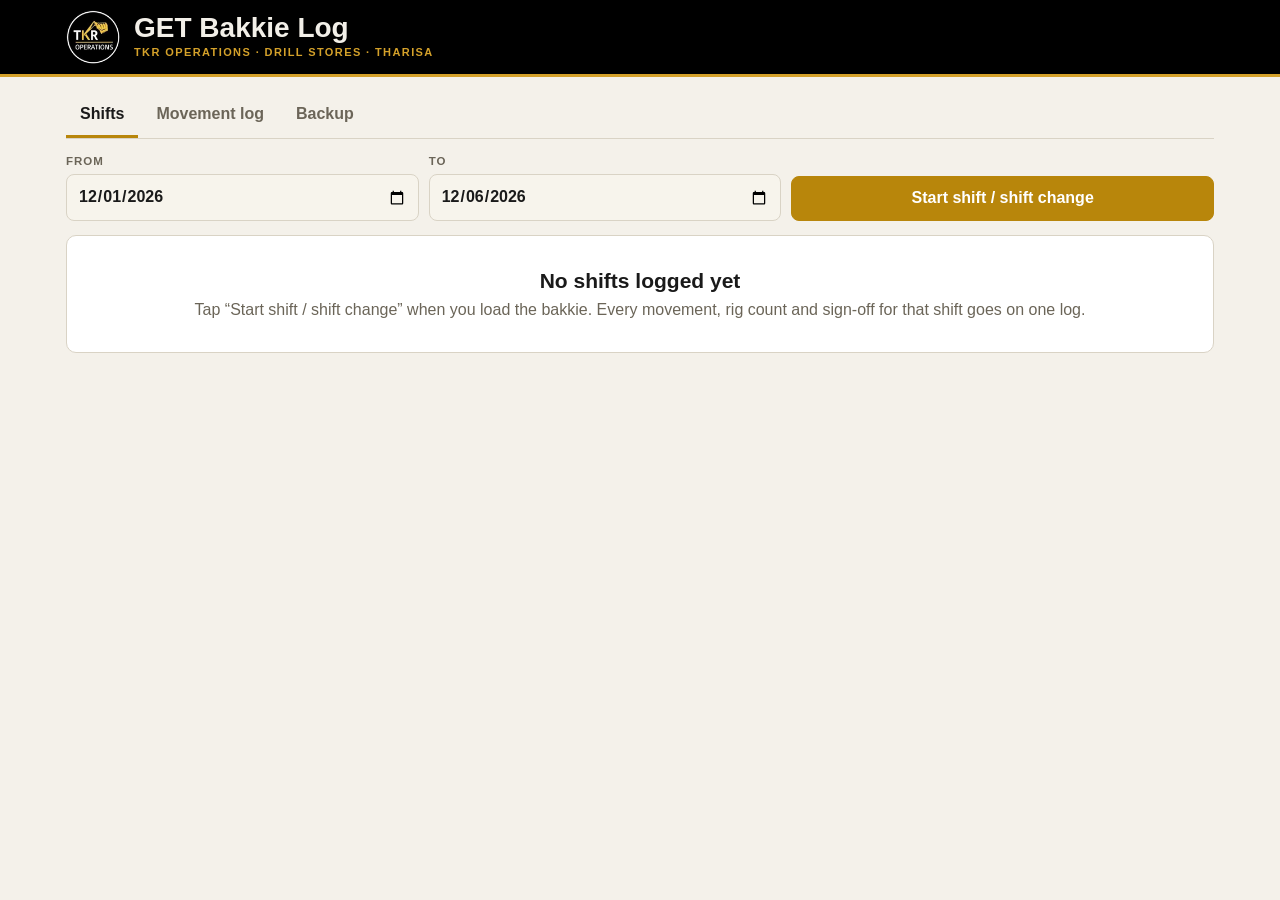
==== index.html @ b5e28697 "TKR GET Bakkie Log offline app Co-Authored-By: Claude Opus 5.5 <noreply@anthropic.com> Claude-Sessio" ====
<!doctype html>
<html lang="en">
<head>
<meta charset="utf-8">
<meta name="viewport" content="width=device-width,initial-scale=1,viewport-fit=cover">
<title>GET Bakkie Log</title>
<meta name="theme-color" content="#000000">
<link rel="manifest" href="manifest.webmanifest">
<link rel="icon" href="icons/icon-192.png">
<link rel="apple-touch-icon" href="icons/icon-192.png">
<link rel="stylesheet" href="style.css">
</head>
<body>
<div class="band"><div class="in">
  <img class="logo" src="icons/logo-96.png" alt="TKR Operations">
  <div><h1>GET Bakkie Log</h1><div class="sub">TKR Operations · Drill Stores · Tharisa</div></div>
  <button id="installBtn" class="install" hidden>Install app</button>
</div></div>
<div class="wrap"><div id="app"><div class="card empty"><b>Loading…</b></div></div></div>
<script src="xlsx.full.min.js"></script>
<script src="app.js"></script>
</body>
</html>
---- style.css ----
/* TKR black and gold. Tablet first, big touch targets (44px). */
:root{
  --bg:#f4f1ea; --panel:#ffffff; --panel2:#f7f4ec; --line:#d9d3c5; --fg:#1a1a1a; --muted:#6b6558;
  --gold:#b8860b; --gold-ink:#ffffff; --ok:#2e7d4f; --bad:#b3402f;
  --display:"sans-serif-condensed","Roboto Condensed","Arial Narrow",Arial,sans-serif;
  --body:Roboto,"Segoe UI",Arial,sans-serif; --mono:"Roboto Mono",Consolas,monospace;
  color-scheme:light;
}
@media (prefers-color-scheme:dark){:root{
  --bg:#0f0f0f; --panel:#1a1a1a; --panel2:#232323; --line:#343230; --fg:#f2efe8; --muted:#a8a296;
  --gold:#d4a12a; --gold-ink:#141006; --ok:#5fb37c; --bad:#e2685a; color-scheme:dark}}
*{box-sizing:border-box}
html{-webkit-text-size-adjust:100%}
body{background:var(--bg);color:var(--fg);font-family:var(--body);font-size:16px;line-height:1.4;margin:0}
.band{background:#000;color:#f2efe8;border-bottom:3px solid #d4a12a;padding-top:env(safe-area-inset-top,0px)}
.band .in{max-width:1180px;margin:0 auto;display:flex;align-items:center;gap:14px;padding:10px max(16px,env(safe-area-inset-left,0px))}
.wrap{max-width:1180px;margin:0 auto;padding:16px max(16px,env(safe-area-inset-right,0px)) 60px max(16px,env(safe-area-inset-left,0px))}
.logo{width:54px;height:54px;border-radius:50%;flex:none}
h1{font-family:var(--display);font-size:28px;margin:0;line-height:1;font-weight:700}
.sub{font-size:11px;letter-spacing:1.4px;text-transform:uppercase;color:#d4a12a;font-weight:600;margin-top:3px}
.install{margin-left:auto;background:#d4a12a;color:#141006;border-color:#d4a12a}
h2{font-family:var(--display);font-size:22px;margin:0 0 10px;font-weight:700;display:flex;align-items:center;gap:8px;flex-wrap:wrap}
h3{font-family:var(--display);font-size:18px;margin:18px 0 8px;color:var(--muted)}
.card{background:var(--panel);border:1px solid var(--line);border-radius:10px;padding:16px;margin-bottom:14px}
.row{display:flex;gap:10px;flex-wrap:wrap;align-items:center}
.grid{display:grid;grid-template-columns:repeat(auto-fit,minmax(160px,1fr));gap:12px}
.cols{display:grid;gap:14px;margin-bottom:14px}
@media (min-width:900px){.cols{grid-template-columns:1fr 1fr}.cols>.card{margin-bottom:0}}
label{display:flex;flex-direction:column;gap:5px;font-size:11.5px;text-transform:uppercase;letter-spacing:1px;color:var(--muted);font-weight:600;min-width:0}
input,select,textarea{font:inherit;font-size:16px;color:var(--fg);background:var(--panel2);border:1px solid var(--line);border-radius:8px;padding:10px 11px;min-height:44px;width:100%;min-width:0;text-transform:none;letter-spacing:0}
input:focus,select:focus,textarea:focus,button:focus-visible{outline:2px solid var(--gold);outline-offset:1px}
input:disabled,select:disabled,textarea:disabled{opacity:.75}
button{font:inherit;font-weight:600;border-radius:8px;border:1px solid var(--line);background:var(--panel2);color:var(--fg);padding:10px 16px;min-height:44px;cursor:pointer}
button.primary{background:var(--gold);color:var(--gold-ink);border-color:var(--gold)}
button.ghost{background:transparent}
button.danger{color:var(--bad);border-color:var(--bad);background:transparent}
button:disabled{opacity:.45;cursor:not-allowed}
.tabs{display:flex;gap:4px;margin-bottom:14px;border-bottom:1px solid var(--line);overflow-x:auto}
.tabs button{border:0;border-bottom:3px solid transparent;border-radius:0;background:none;color:var(--muted);padding:10px 14px;white-space:nowrap}
.tabs button[aria-selected="true"]{color:var(--fg);border-bottom-color:var(--gold)}
.shifts{display:grid;gap:8px;grid-template-columns:repeat(auto-fill,minmax(min(300px,100%),1fr))}
.shift{display:flex;justify-content:space-between;align-items:center;gap:10px;text-align:left;width:100%;background:var(--panel);margin:0}
.shift b{font-family:var(--display);font-size:19px}
.pill{font-size:11px;font-weight:600;letter-spacing:1px;text-transform:uppercase;padding:3px 9px;border-radius:99px;border:1px solid currentColor;white-space:nowrap}
.pill.open{color:var(--gold)} .pill.closed{color:var(--muted)}
.tbl{overflow-x:auto}
table{border-collapse:collapse;width:100%;font-size:14.5px}
.wide table{min-width:760px}
th{font-size:10.5px;text-transform:uppercase;letter-spacing:1px;color:var(--muted);text-align:left;font-weight:600;padding:7px 5px;border-bottom:1px solid var(--line);white-space:nowrap}
td{padding:5px;border-bottom:1px solid var(--line);vertical-align:middle}
td input{padding:7px 8px;font-size:15px;min-height:40px}
.num{font-family:var(--mono);font-variant-numeric:tabular-nums;text-align:right}
.end{color:var(--gold);font-weight:700;font-size:16px}
.flag{color:var(--bad);font-weight:600}
.okc{color:var(--ok);font-weight:600}
.muted{color:var(--muted);font-size:13.5px}
.moves{display:flex;flex-direction:column;gap:8px}
.move{display:grid;grid-template-columns:62px 1fr auto;gap:10px;align-items:center;background:var(--panel2);border-radius:8px;padding:9px 10px;border-left:4px solid var(--line)}
.move.in{border-left-color:var(--ok)} .move.out{border-left-color:var(--gold)} .move.lost{border-left-color:var(--bad)}
.move .t{font-family:var(--mono);font-size:13px;color:var(--muted)}
.move .what{min-width:0} .move .what b{display:block}
.status{font-size:13px;color:var(--muted)}
.empty{text-align:center;padding:30px 12px;color:var(--muted)}
.empty b{display:block;color:var(--fg);font-family:var(--display);font-size:21px;margin-bottom:4px}
.notice{border:1px solid var(--bad);border-radius:8px;padding:10px 12px;font-size:14.5px}
.info{border:1px solid var(--gold);border-radius:8px;padding:10px 12px;font-size:14.5px;margin-bottom:12px}
.datehead{font-family:var(--display);font-size:18px;margin:16px 0 8px;color:var(--muted)}
.datehead:first-child{margin-top:0}
.sticky{position:sticky;top:0;z-index:2;background:var(--bg);padding-block:8px;margin-top:-8px;margin-bottom:8px}
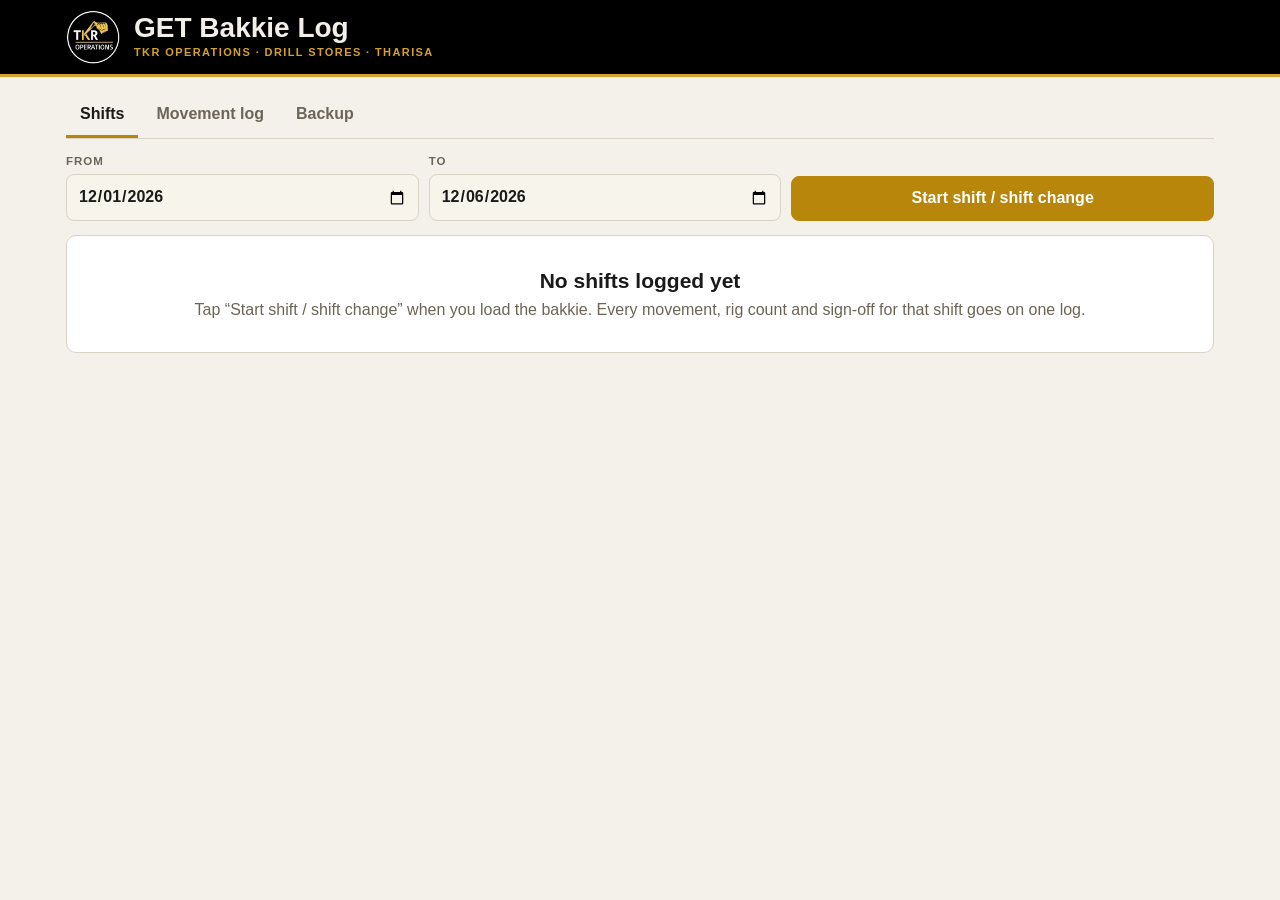
==== commit f80249dc: "iPhone and Windows install support Co-Authored-By: Claude Opus 5.5 <noreply@anthropic.com> Claude-Se" ====
--- a/index.html
+++ b/index.html
@@ -7,7 +7,11 @@
 <meta name="theme-color" content="#000000">
 <link rel="manifest" href="manifest.webmanifest">
 <link rel="icon" href="icons/icon-192.png">
-<link rel="apple-touch-icon" href="icons/icon-192.png">
+<link rel="apple-touch-icon" href="icons/maskable-192.png">
+<meta name="apple-mobile-web-app-capable" content="yes">
+<meta name="mobile-web-app-capable" content="yes">
+<meta name="apple-mobile-web-app-title" content="GET Log">
+<meta name="apple-mobile-web-app-status-bar-style" content="black">
 <link rel="stylesheet" href="style.css">
 </head>
 <body>
@@ -17,7 +21,13 @@
   <button id="installBtn" class="install" hidden>Install app</button>
 </div></div>
 <div class="wrap"><div id="app"><div class="card empty"><b>Loading…</b></div></div></div>
+<input type="file" id="camera" accept="image/*" capture="environment" hidden>
+<div id="viewer" class="viewer" hidden>
+  <img id="viewerImg" alt="Photo">
+  <div class="row" style="justify-content:center"><button id="viewerDel" class="danger">Delete photo</button><button id="viewerClose" class="primary">Close</button></div>
+</div>
 <script src="xlsx.full.min.js"></script>
+<script src="jszip.min.js"></script>
 <script src="app.js"></script>
 </body>
 </html>
--- a/style.css
+++ b/style.css
@@ -66,4 +66,11 @@
 .info{border:1px solid var(--gold);border-radius:8px;padding:10px 12px;font-size:14.5px;margin-bottom:12px}
 .datehead{font-family:var(--display);font-size:18px;margin:16px 0 8px;color:var(--muted)}
 .datehead:first-child{margin-top:0}
+.thumbs{display:flex;flex-wrap:wrap;gap:6px;margin-top:6px;align-items:center}
+.thumb{width:64px;height:64px;object-fit:cover;border-radius:6px;border:1px solid var(--line);cursor:pointer;background:var(--panel)}
+.addph{min-height:40px;padding:6px 12px;font-size:14px;border-style:dashed}
+.viewer{position:fixed;inset:0;z-index:10;background:rgba(0,0,0,.92);display:flex;flex-direction:column;gap:12px;align-items:center;justify-content:center;padding:16px}
+.viewer[hidden]{display:none}
+.viewer img{max-width:100%;max-height:80vh;border-radius:8px}
+.viewer .danger{background:#1a1a1a}
 .sticky{position:sticky;top:0;z-index:2;background:var(--bg);padding-block:8px;margin-top:-8px;margin-bottom:8px}
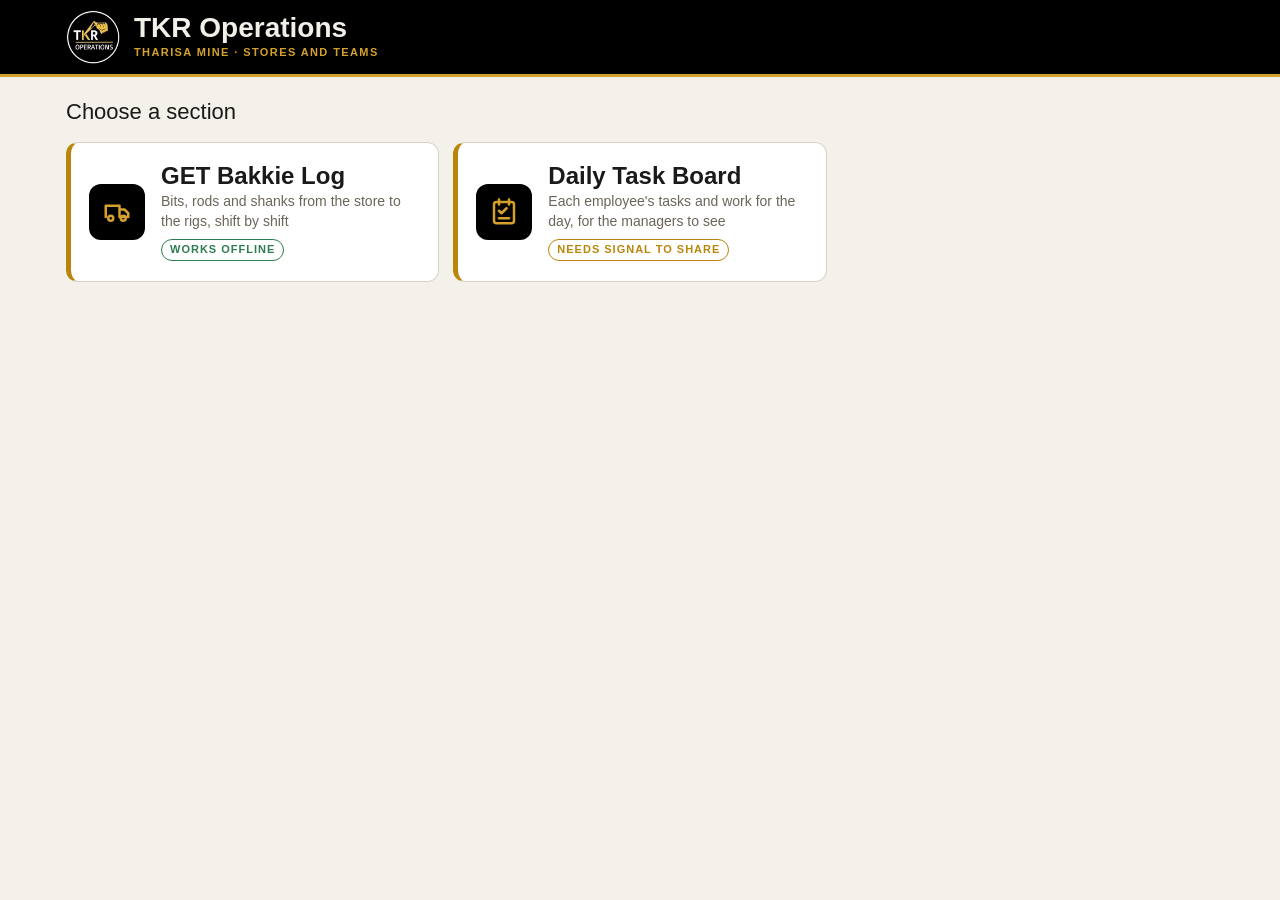
==== commit 8ce5d5f3: "Make the app an umbrella: home screen with GET Bakkie Log and Daily Task Board sections Co-Authored-" ====
--- a/index.html
+++ b/index.html
@@ -3,31 +3,54 @@
 <head>
 <meta charset="utf-8">
 <meta name="viewport" content="width=device-width,initial-scale=1,viewport-fit=cover">
-<title>GET Bakkie Log</title>
+<title>TKR Operations</title>
 <meta name="theme-color" content="#000000">
 <link rel="manifest" href="manifest.webmanifest">
 <link rel="icon" href="icons/icon-192.png">
 <link rel="apple-touch-icon" href="icons/maskable-192.png">
 <meta name="apple-mobile-web-app-capable" content="yes">
 <meta name="mobile-web-app-capable" content="yes">
-<meta name="apple-mobile-web-app-title" content="GET Log">
+<meta name="apple-mobile-web-app-title" content="TKR">
 <meta name="apple-mobile-web-app-status-bar-style" content="black">
 <link rel="stylesheet" href="style.css">
+<style>
+.sections{display:grid;gap:14px;grid-template-columns:repeat(auto-fill,minmax(min(320px,100%),1fr))}
+.section{display:flex;gap:16px;align-items:center;text-decoration:none;color:var(--fg);background:var(--panel);border:1px solid var(--line);border-left:5px solid var(--gold);border-radius:12px;padding:20px 18px;min-height:110px}
+.section:hover,.section:focus-visible{border-color:var(--gold)}
+.section .ic{width:56px;height:56px;border-radius:12px;background:#000;color:#d4a12a;display:grid;place-items:center;flex:none}
+.section .ic svg{width:30px;height:30px}
+.section b{display:block;font-family:var(--display);font-size:24px;line-height:1.1}
+.section small{display:block;color:var(--muted);font-size:14px;margin-top:3px}
+.tag{display:inline-block;margin-top:8px;font-size:11px;font-weight:600;letter-spacing:1px;text-transform:uppercase;padding:2px 8px;border-radius:99px;border:1px solid currentColor}
+.tag.off{color:var(--ok)} .tag.on{color:var(--gold)}
+.hello{font-family:var(--display);font-size:22px;margin:4px 0 14px}
+</style>
 </head>
 <body>
 <div class="band"><div class="in">
   <img class="logo" src="icons/logo-96.png" alt="TKR Operations">
-  <div><h1>GET Bakkie Log</h1><div class="sub">TKR Operations · Drill Stores · Tharisa</div></div>
+  <div><h1>TKR Operations</h1><div class="sub">Tharisa Mine · Stores and teams</div></div>
   <button id="installBtn" class="install" hidden>Install app</button>
 </div></div>
-<div class="wrap"><div id="app"><div class="card empty"><b>Loading…</b></div></div></div>
-<input type="file" id="camera" accept="image/*" capture="environment" hidden>
-<div id="viewer" class="viewer" hidden>
-  <img id="viewerImg" alt="Photo">
-  <div class="row" style="justify-content:center"><button id="viewerDel" class="danger">Delete photo</button><button id="viewerClose" class="primary">Close</button></div>
+<div class="wrap">
+  <div class="hello">Choose a section</div>
+  <div class="sections" id="sections"></div>
 </div>
-<script src="xlsx.full.min.js"></script>
-<script src="jszip.min.js"></script>
-<script src="app.js"></script>
+<script>
+/* Sections of the TKR app. To add a new section later, add one line here and a folder with its page. */
+const SECTIONS = [
+  { href: "get/", title: "GET Bakkie Log", text: "Bits, rods and shanks from the store to the rigs, shift by shift", tag: "Works offline", off: true,
+    icon: '<path d="M3 16V7h11v9M14 10h4l3 3v3h-7"/><circle cx="7" cy="17" r="2"/><circle cx="17" cy="17" r="2"/>' },
+  { href: "tasks/", title: "Daily Task Board", text: "Each employee's tasks and work for the day, for the managers to see", tag: "Needs signal to share", off: false,
+    icon: '<rect x="4" y="4" width="16" height="17" rx="2"/><path d="M8 2v4M16 2v4M8 11l2 2 4-4M8 17h8"/>' },
+];
+document.getElementById("sections").innerHTML = SECTIONS.map(s => `<a class="section" href="${s.href}">
+  <span class="ic"><svg viewBox="0 0 24 24" fill="none" stroke="currentColor" stroke-width="2" stroke-linecap="round" stroke-linejoin="round" aria-hidden="true">${s.icon}</svg></span>
+  <span><b>${s.title}</b><small>${s.text}</small><span class="tag ${s.off ? "off" : "on"}">${s.tag}</span></span></a>`).join("");
+let installEvt = null;
+addEventListener("beforeinstallprompt", e => { e.preventDefault(); installEvt = e; installBtn.hidden = false; });
+installBtn.onclick = async () => { if (!installEvt) return; installEvt.prompt(); await installEvt.userChoice; installEvt = null; installBtn.hidden = true; };
+if ("serviceWorker" in navigator) navigator.serviceWorker.register("sw.js", { updateViaCache: "none" }).then(r => r.update()).catch(() => {});
+</script>
 </body>
 </html>
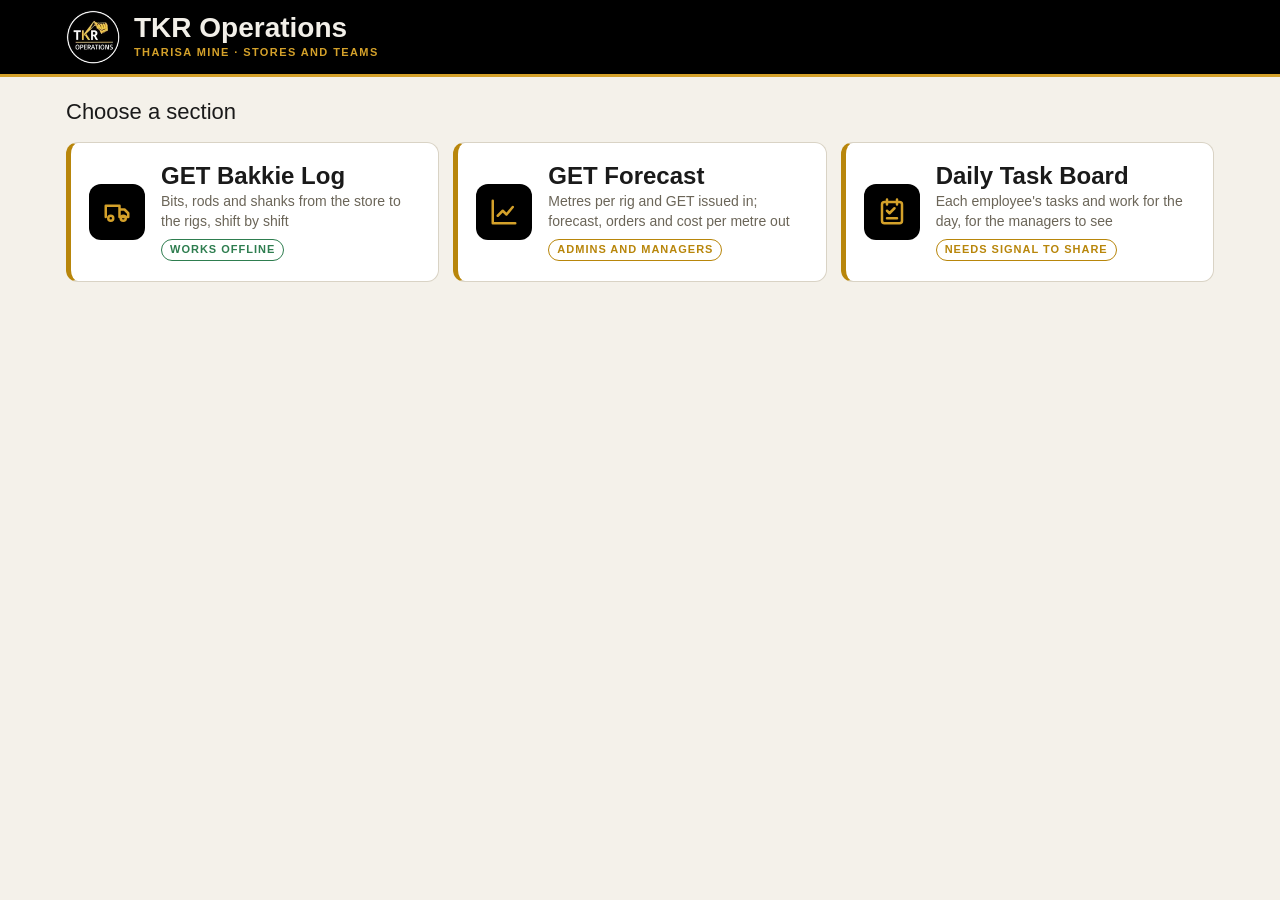
==== commit 79e0b8e8: "Add GET Forecast section: metres and GET issued in, forecast, orders, explanation dashboard, tracker" ====
--- a/index.html
+++ b/index.html
@@ -41,6 +41,8 @@
 const SECTIONS = [
   { href: "get/", title: "GET Bakkie Log", text: "Bits, rods and shanks from the store to the rigs, shift by shift", tag: "Works offline", off: true,
     icon: '<path d="M3 16V7h11v9M14 10h4l3 3v3h-7"/><circle cx="7" cy="17" r="2"/><circle cx="17" cy="17" r="2"/>' },
+  { href: "forecast/", title: "GET Forecast", text: "Metres per rig and GET issued in; forecast, orders and cost per metre out", tag: "Admins and managers", off: false,
+    icon: '<path d="M3 3v18h18"/><path d="M7 15l4-4 3 3 5-6"/>' },
   { href: "tasks/", title: "Daily Task Board", text: "Each employee's tasks and work for the day, for the managers to see", tag: "Needs signal to share", off: false,
     icon: '<rect x="4" y="4" width="16" height="17" rx="2"/><path d="M8 2v4M16 2v4M8 11l2 2 4-4M8 17h8"/>' },
 ];
--- a/style.css
+++ b/style.css
@@ -1,3 +1,4 @@
+[hidden]{display:none!important}
 /* TKR black and gold. Tablet first, big touch targets (44px). */
 :root{
   --bg:#f4f1ea; --panel:#ffffff; --panel2:#f7f4ec; --line:#d9d3c5; --fg:#1a1a1a; --muted:#6b6558;
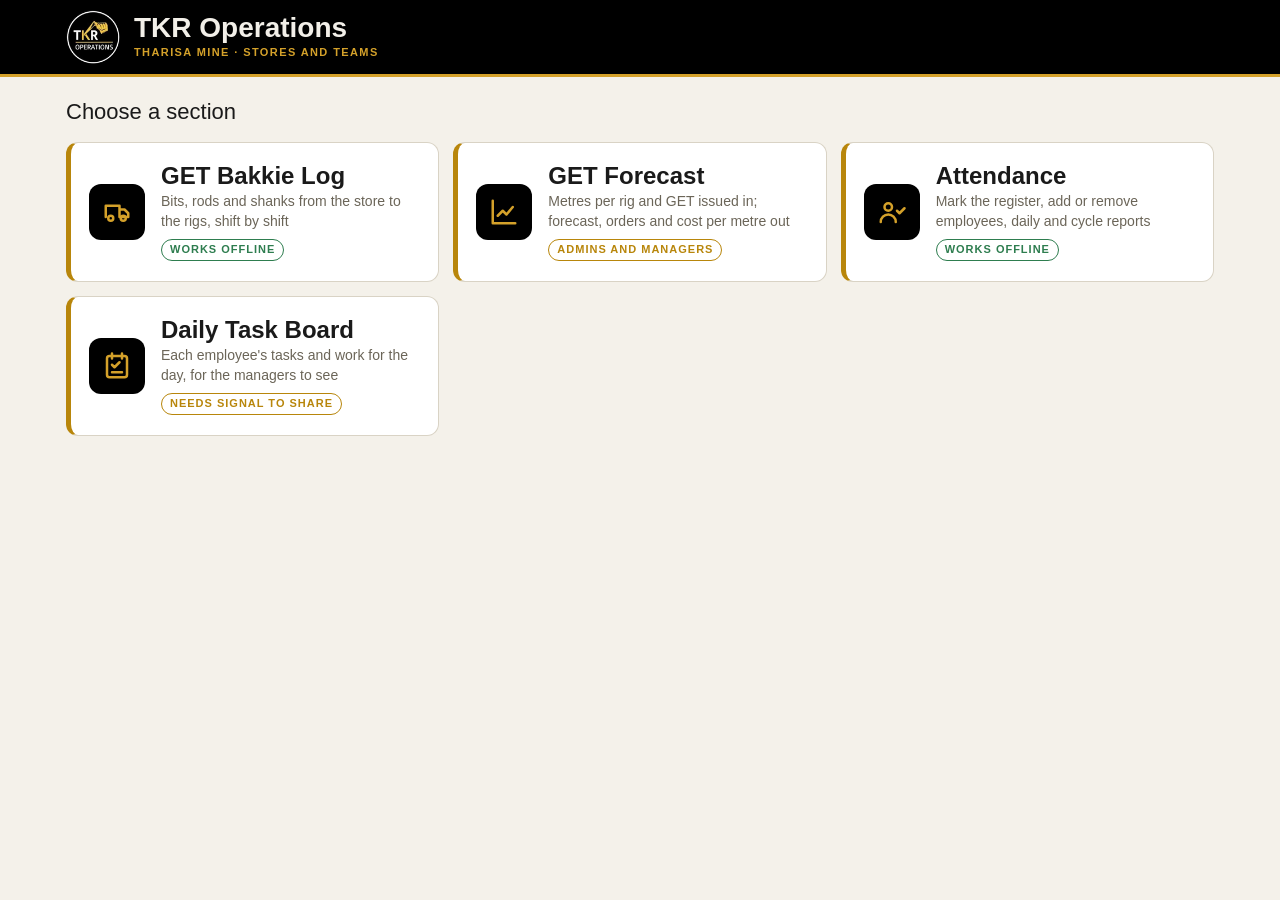
==== commit 9934588a: "Add Attendance section (moved in from the TKR Attendance app, same Firebase data) Co-Authored-By: Cl" ====
--- a/index.html
+++ b/index.html
@@ -43,6 +43,8 @@
     icon: '<path d="M3 16V7h11v9M14 10h4l3 3v3h-7"/><circle cx="7" cy="17" r="2"/><circle cx="17" cy="17" r="2"/>' },
   { href: "forecast/", title: "GET Forecast", text: "Metres per rig and GET issued in; forecast, orders and cost per metre out", tag: "Admins and managers", off: false,
     icon: '<path d="M3 3v18h18"/><path d="M7 15l4-4 3 3 5-6"/>' },
+  { href: "attendance/", title: "Attendance", text: "Mark the register, add or remove employees, daily and cycle reports", tag: "Works offline", off: true,
+    icon: '<circle cx="9" cy="8" r="3"/><path d="M3 20c0-3.3 2.7-6 6-6s6 2.7 6 6"/><path d="M16 11l2 2 4-4"/>' },
   { href: "tasks/", title: "Daily Task Board", text: "Each employee's tasks and work for the day, for the managers to see", tag: "Needs signal to share", off: false,
     icon: '<rect x="4" y="4" width="16" height="17" rx="2"/><path d="M8 2v4M16 2v4M8 11l2 2 4-4M8 17h8"/>' },
 ];
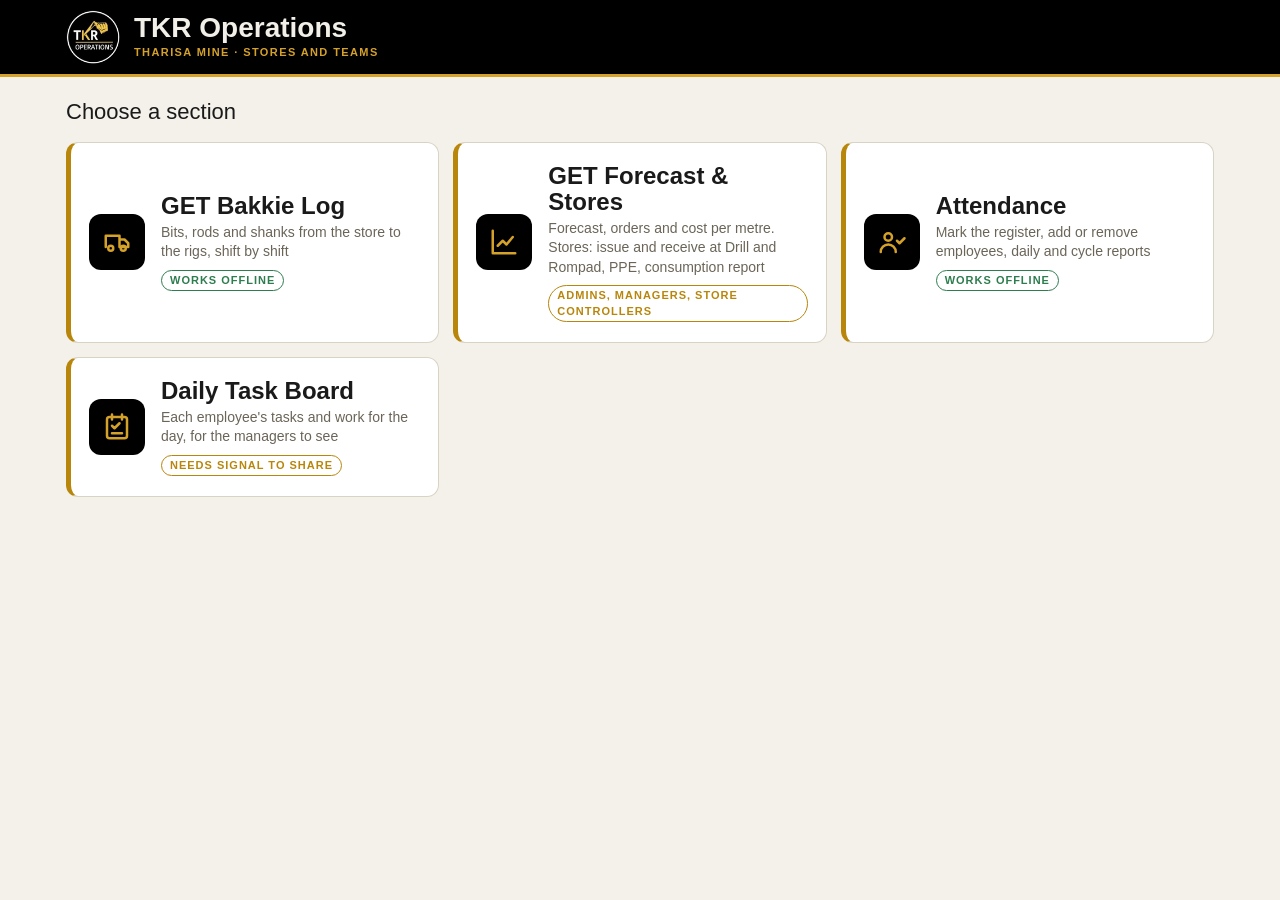
==== commit b7dfb887: "Stores section (Drill and Rompad: issue and receive, GET with prices, PPE, stock, dashboards, brande" ====
--- a/index.html
+++ b/index.html
@@ -41,7 +41,7 @@
 const SECTIONS = [
   { href: "get/", title: "GET Bakkie Log", text: "Bits, rods and shanks from the store to the rigs, shift by shift", tag: "Works offline", off: true,
     icon: '<path d="M3 16V7h11v9M14 10h4l3 3v3h-7"/><circle cx="7" cy="17" r="2"/><circle cx="17" cy="17" r="2"/>' },
-  { href: "forecast/", title: "GET Forecast", text: "Metres per rig and GET issued in; forecast, orders and cost per metre out", tag: "Admins and managers", off: false,
+  { href: "forecast/", title: "GET Forecast & Stores", text: "Forecast, orders and cost per metre. Stores: issue and receive at Drill and Rompad, PPE, consumption report", tag: "Admins, managers, store controllers", off: false,
     icon: '<path d="M3 3v18h18"/><path d="M7 15l4-4 3 3 5-6"/>' },
   { href: "attendance/", title: "Attendance", text: "Mark the register, add or remove employees, daily and cycle reports", tag: "Works offline", off: true,
     icon: '<circle cx="9" cy="8" r="3"/><path d="M3 20c0-3.3 2.7-6 6-6s6 2.7 6 6"/><path d="M16 11l2 2 4-4"/>' },
@@ -54,6 +54,8 @@
 let installEvt = null;
 addEventListener("beforeinstallprompt", e => { e.preventDefault(); installEvt = e; installBtn.hidden = false; });
 installBtn.onclick = async () => { if (!installEvt) return; installEvt.prompt(); await installEvt.userChoice; installEvt = null; installBtn.hidden = true; };
+// A new version of the app was installed: load it straight away instead of on the next open.
+if("serviceWorker" in navigator&&navigator.serviceWorker.controller){let reloaded=false;navigator.serviceWorker.addEventListener("controllerchange",()=>{if(reloaded)return;reloaded=true;location.reload()})}
 if ("serviceWorker" in navigator) navigator.serviceWorker.register("sw.js", { updateViaCache: "none" }).then(r => r.update()).catch(() => {});
 </script>
 </body>
--- a/style.css
+++ b/style.css
@@ -75,3 +75,4 @@
 .viewer img{max-width:100%;max-height:80vh;border-radius:8px}
 .viewer .danger{background:#1a1a1a}
 .sticky{position:sticky;top:0;z-index:2;background:var(--bg);padding-block:8px;margin-top:-8px;margin-bottom:8px}
+.logolink{display:inline-flex;border-radius:50%;flex:none}.logolink:focus-visible{outline:2px solid var(--gold);outline-offset:2px}
